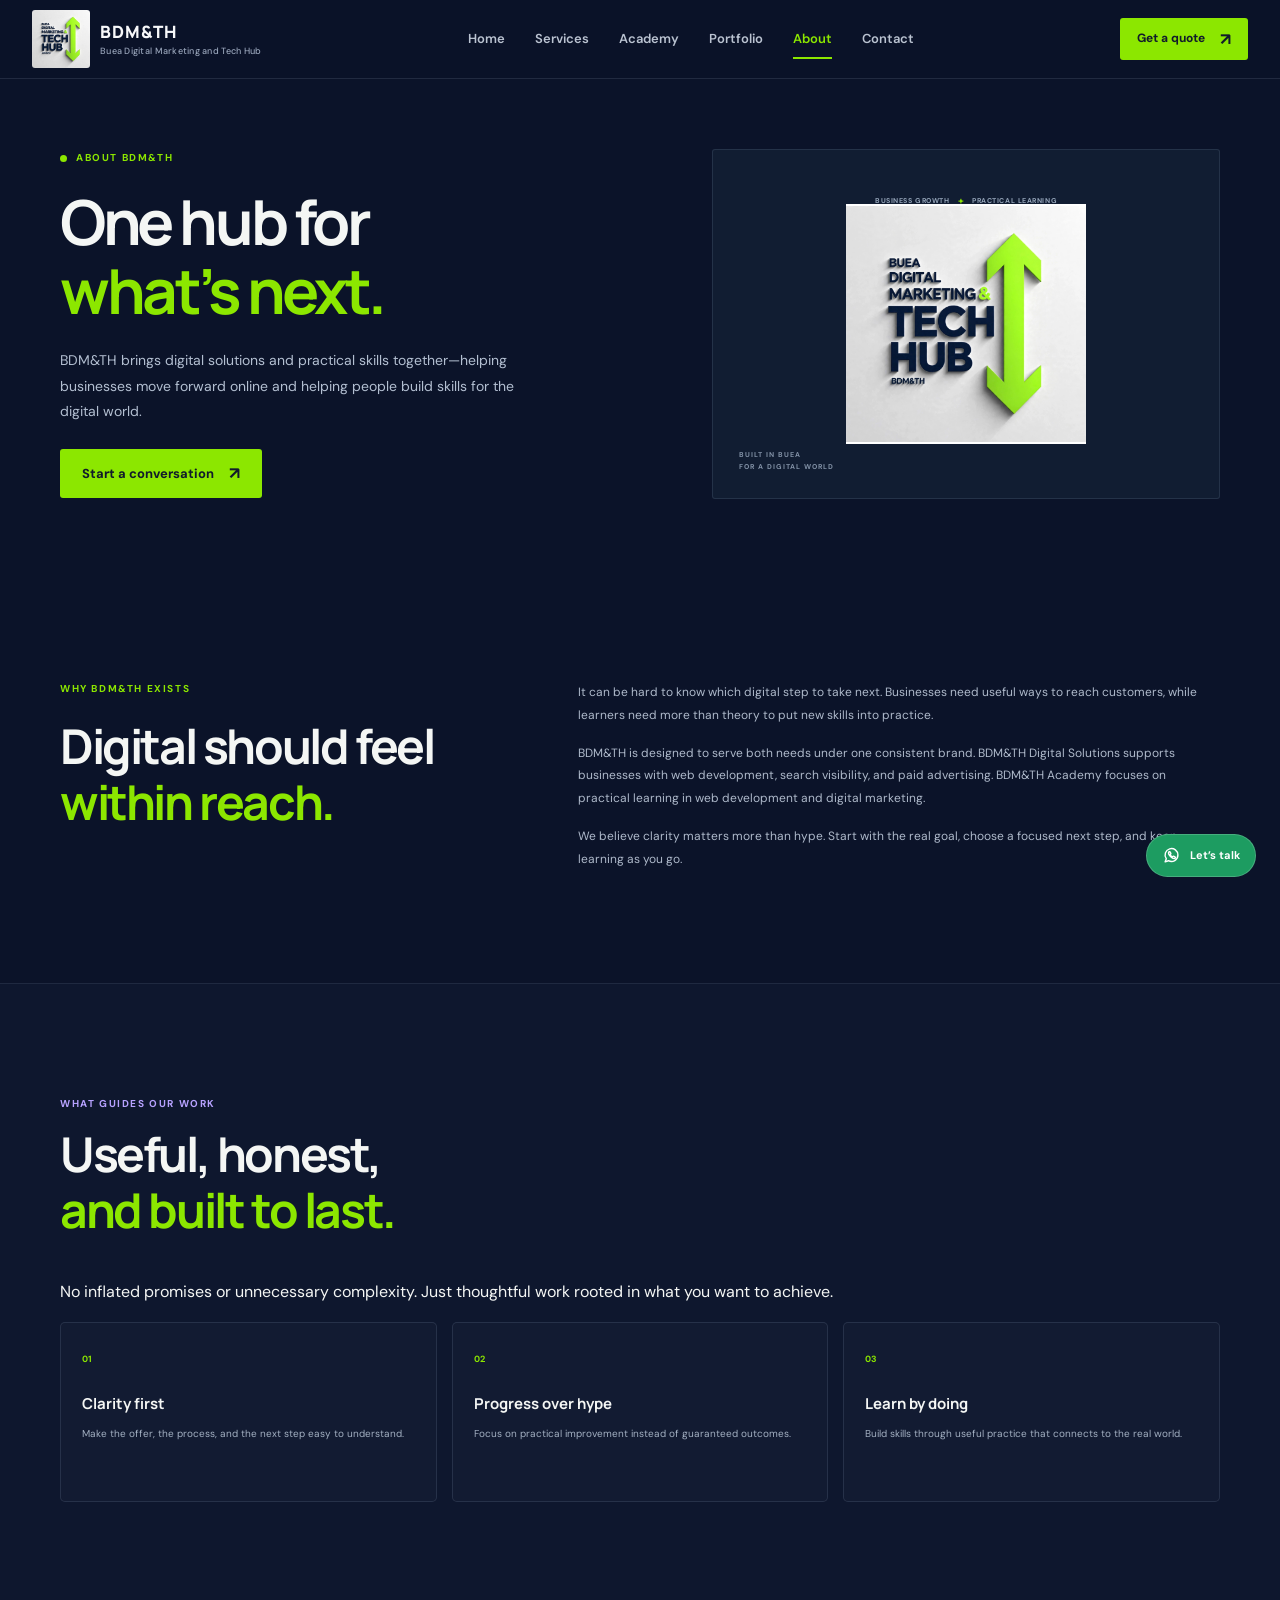
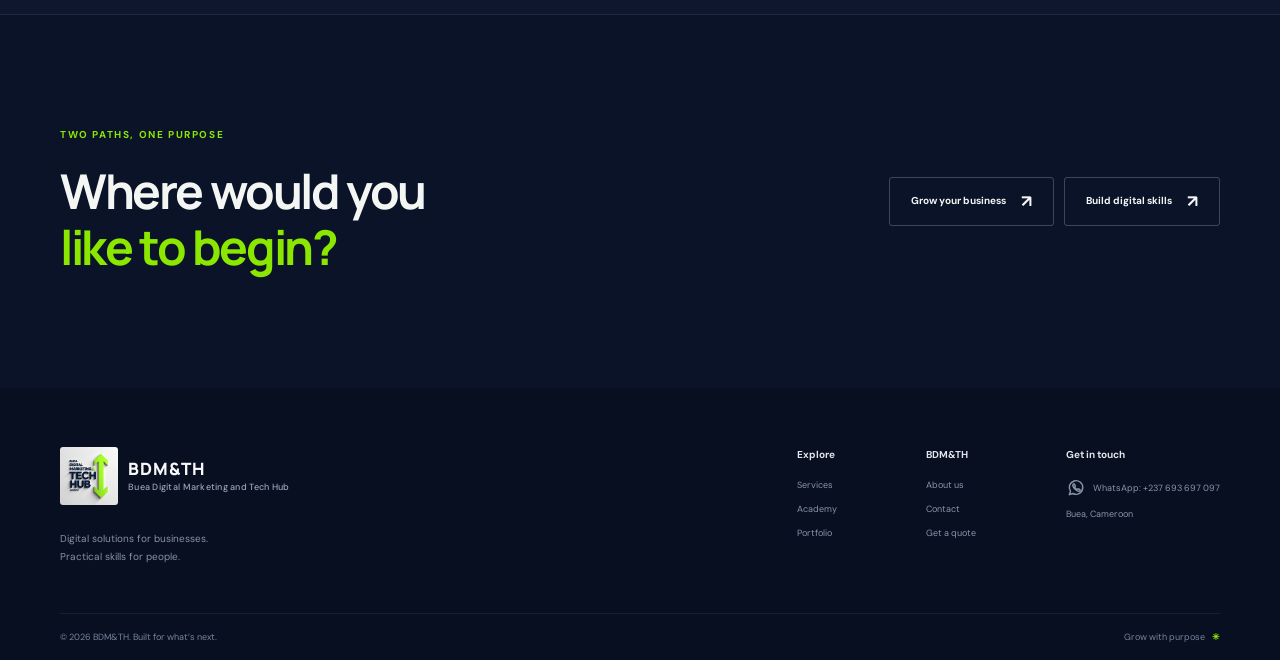
==== about.html @ 999476be "Initial commit - BDM&TH Serion React website" ====
<!DOCTYPE html>
<html lang="en">
    <head>
        <meta charset="UTF-8">
        <meta name="viewport" content="width=device-width, initial-scale=1">
        <meta name="description" content="Learn about BDM&TH, a digital solutions hub for businesses and practical digital skills training through BDM&TH Academy.">
        <meta name="theme-color" content="#0b1329">
        <title>
            About BDM&TH | Digital solutions and practical skills
        </title>
        <link rel="preconnect" href="https://fonts.googleapis.com">
        <link rel="preconnect" href="https://fonts.gstatic.com" crossorigin>
        <link href="https://fonts.googleapis.com/css2?family=DM+Sans:wght@400;500;600;700&family=Manrope:wght@400;500;600;700;800&display=swap" rel="stylesheet">
        <link rel="stylesheet" href="style.css">
        <script src="main.js" defer>
        </script>
    </head>
    <body>
        <!-- The skip link lets keyboard users jump directly to the page content. -->
        <a class="skip-link" href="#main">
            Skip to content
        </a>
        <!-- The shared header contains the BDM&TH brand, main navigation, and quote button. -->
        <header class="site-header">
            <div class="header-inner">
                <a class="brand" href="" aria-label="BDM&TH home">
                    <img class="brand-logo" src="images/logo.svg.jpg" alt="">
                    <span class="brand-name">BDM&TH<small>Buea Digital Marketing and Tech Hub</small></span>
                </a>
                <!-- This button opens and closes the main links on smaller screens. -->
                <button
                    class="menu-toggle"
                    type="button"
                    aria-label="Open navigation"
                    aria-expanded="false"
                    aria-controls="primary-nav"
                >
                    <span></span><span></span>
                </button>
                <!-- These links connect the main pages and collapse into the mobile menu when needed. -->
                <nav class="primary-nav" id="primary-nav" aria-label="Main navigation">
                    <a href="index.html">
                        Home
                    </a>
                    <a href="services.html">
                        Services
                    </a>
                    <a href="academy.html">
                        Academy
                    </a>
                    <a href="portfolio.html">
                        Portfolio
                    </a>
                    <a href="about.html" aria-current="page">
                        About
                    </a>
                    <a href="contact.html">
                        Contact
                    </a>
                </nav>
                <a class="button button-small button-lime header-quote" href="contact.html#quote">
                    Get a quote <span>↗</span>
                </a>
            </div>
        </header>
        <!-- Main page content: the sections below explain this page and its next steps. -->
        <main id="main">
            <!-- This opening section introduces the page topic and provides its main next step. -->
            <section class="page-hero section-wrap about-hero">
                <div>
                    <p class="eyebrow">
                        <span class="eyebrow-dot"></span>About BDM&TH
                    </p>
                    <h1>
                        One hub for<br><span>what’s next.</span>
                    </h1>
                    <p class="page-intro">
                        BDM&TH brings digital solutions and practical skills together—helping businesses move forward online and helping people build skills for the digital world.
                    </p>
                    <div class="hero-actions">
                        <a class="button button-lime" href="contact.html#quote">
                            Start a conversation <span>↗</span>
                        </a>
                    </div>
                </div>
                <div class="about-hero-art">
                    <img
                        class="about-symbol"
                        src="images/logo.svg.jpg"
                        alt="Buea Digital Marketing and Tech Hub logo"
                    >
                    <div class="about-orbit-label">
                        <span>BUSINESS GROWTH</span>
                        <b aria-hidden="true">+</b>
                        <span>PRACTICAL LEARNING</span>
                    </div>
                    <span class="about-small-label">BUILT IN BUEA<br>FOR A DIGITAL WORLD</span>
                </div>
            </section>
            <!-- This section explains why BDM&TH brings business services and digital learning together. -->
            <section class="section-wrap about-story section-pad">
                <div class="about-statement">
                    <p class="eyebrow">
                        Why BDM&TH exists
                    </p>
                    <h2>
                        Digital should feel<br><span>within reach.</span>
                    </h2>
                </div>
                <div class="about-story-copy">
                    <p>
                        It can be hard to know which digital step to take next. Businesses need useful ways to reach customers, while learners need more than theory to put new skills into practice.
                    </p>
                    <p>
                        BDM&TH is designed to serve both needs under one consistent brand. BDM&TH Digital Solutions supports businesses with web development, search visibility, and paid advertising. BDM&TH Academy focuses on practical learning in web development and digital marketing.
                    </p>
                    <p>
                        We believe clarity matters more than hype. Start with the real goal, choose a focused next step, and keep learning as you go.
                    </p>
                </div>
            </section>
            <!-- These principles describe the values that shape the BDM&TH experience. -->
            <section class="about-values section-pad">
                <div class="section-wrap">
                    <div class="section-heading">
                        <div>
                            <p class="eyebrow eyebrow-light">
                                What guides our work
                            </p>
                            <h2>
                                Useful, honest,<br><span>and built to last.</span>
                            </h2>
                        </div>
                    </div>
                    <p>
                        No inflated promises or unnecessary complexity. Just thoughtful work rooted in what you want to achieve.
                    </p>
                <div class="values-grid">
                    <article>
                        <span>01</span>
                        <h3>
                            Clarity first
                        </h3>
                        <p>
                            Make the offer, the process, and the next step easy to understand.
                        </p>
                    </article>
                    <article>
                        <span>02</span>
                        <h3>
                            Progress over hype
                        </h3>
                        <p>
                            Focus on practical improvement instead of guaranteed outcomes.
                        </p>
                    </article>
                    <article>
                        <span>03</span>
                        <h3>
                            Learn by doing
                        </h3>
                        <p>
                            Build skills through useful practice that connects to the real world.
                        </p>
                    </article>
                </div>
                </div>
            </section>
            <!-- These links let visitors choose between business services and the Academy. -->
            <section class="section-wrap split-cta section-pad">
                <div>
                    <p class="eyebrow">
                        Two paths, one purpose
                    </p>
                    <h2>
                        Where would you<br><span>like to begin?</span>
                    </h2>
                </div>
                <div class="split-cta-actions">
                    <a href="services.html" class="button button-outline">
                        Grow your business <span>↗</span>
                    </a>
                    <a href="academy.html" class="button button-outline">
                        Build digital skills <span>↗</span>
                    </a>
                </div>
            </section>
        </main>
        <!-- The shared footer repeats key links and BDM&TH contact details on every page. -->
        <footer class="site-footer">
            <div class="section-wrap footer-main">
                <div class="footer-brand">
                    <a class="brand" href="index.html">
                        <img class="brand-logo" src="images/logo.svg.jpg" alt="">
                        <span class="brand-name">BDM&TH<small>Buea Digital Marketing and Tech Hub</small></span>
                    </a>
                    <p>
                        Digital solutions for businesses.<br>Practical skills for people.
                    </p>
                </div>
                <div class="footer-links">
                    <div>
                        <b>Explore</b>
                        <a href="services.html">Services</a>
                        <a href="academy.html">Academy</a>
                        <a href="portfolio.html">Portfolio</a>
                    </div>
                    <div>
                        <b>BDM&TH</b>
                        <a href="about.html">About us</a>
                        <a href="contact.html">Contact</a>
                        <a href="contact.html#quote">Get a quote</a>
                    </div>
                    <div>
                        <b>Get in touch</b>
                        <a href="https://wa.me/237693697097" target="_blank" rel="noopener noreferrer">
                            <svg class="whatsapp-icon" viewBox="0 0 24 24" aria-hidden="true" focusable="false">
                                <path d="M20.1 11.5a8.1 8.1 0 0 1-11.9 7.1L4 20l1.4-4A8.1 8.1 0 1 1 20.1 11.5Z"></path>
                                <path d="M8.4 7.9c.2-.5.5-.7.9-.7h.6c.2 0 .4.2.5.5l.8 1.8c.1.3 0 .5-.2.7l-.7.8c.6 1.2 1.6 2.2 2.8 2.8l.8-.7c.2-.2.5-.3.7-.2l1.8.8c.3.1.5.3.5.5v.6c0 .4-.3.7-.7.9-1.2.5-3.4-.4-5.5-2.5S7.9 9.1 8.4 7.9Z"></path>
                            </svg>
                            <span>WhatsApp: +237 693 697 097</span>
                        </a>
                        <span>Buea, Cameroon</span>
                    </div>
                </div>
            </div>
            <div class="section-wrap footer-bottom">
                <span>© <span data-year>2026</span> BDM&TH. Built for what’s next.</span>
                <span>Grow with purpose <b>✳</b></span>
            </div>
        </footer>
        <!-- This floating button opens WhatsApp with a page-specific message. -->
        <a
            class="whatsapp-float"
            href="https://wa.me/237693697097?text=Hello%20BDM&TH%2C%20I%27d%20like%20to%20learn%20more%20about%20your%20services."
            data-whatsapp-message="Hello BDM&TH, I'd like to learn more about your services."
            target="_blank"
            rel="noopener noreferrer"
            aria-label="Chat with BDM&TH on WhatsApp"
        >
            <svg class="whatsapp-icon" viewBox="0 0 24 24" aria-hidden="true" focusable="false">
                <path d="M20.1 11.5a8.1 8.1 0 0 1-11.9 7.1L4 20l1.4-4A8.1 8.1 0 1 1 20.1 11.5Z"></path>
                <path d="M8.4 7.9c.2-.5.5-.7.9-.7h.6c.2 0 .4.2.5.5l.8 1.8c.1.3 0 .5-.2.7l-.7.8c.6 1.2 1.6 2.2 2.8 2.8l.8-.7c.2-.2.5-.3.7-.2l1.8.8c.3.1.5.3.5.5v.6c0 .4-.3.7-.7.9-1.2.5-3.4-.4-5.5-2.5S7.9 9.1 8.4 7.9Z"></path>
            </svg>
            <span class="whatsapp-label">Let’s talk</span>
        </a>
    </body>
</html>
---- style.css ----
/* The color, typography, and spacing tokens used throughout the website. */
:root {
    color-scheme: dark;
    --navy: #0b1329;
    --navy-deep: #080f22;
    --navy-soft: #101c37;
    --panel: #111d38;
    --panel-light: #152341;
    --lime: #8ce700;
    --lime-bright: #a1f32a;
    --purple: #b9a4ff;
    --ink: #f4f6f4;
    --muted: #a4afc2;
    --muted-dark: #728099;
    --line: rgba(197, 212, 237, .12);
    --font-body: "DM Sans", Arial, sans-serif;
    --font-display: "Manrope", "DM Sans", Arial, sans-serif;
}
/* Small global defaults that make layout and controls behave consistently. */
* {
    box-sizing: border-box;
}
html {
    scroll-behavior: smooth;
    scroll-padding-top: 96px;
}
body {
    margin: 0;
    background: var(--navy);
    color: var(--ink);
    font-family: var(--font-body);
    font-size: 16px;
    line-height: 1.65;
    -webkit-font-smoothing: antialiased;
}
body, button, input, select, textarea {
    font-family: var(--font-body);
}
a {
    color: inherit;
    text-decoration: none;
}
button, input, select, textarea {
    font: inherit;
}
button, a {
    -webkit-tap-highlight-color: transparent;
}
img, svg {
    max-width: 100%;
}
::selection {
    background: var(--lime);
    color: var(--navy);
}
/* Keyboard accessibility and shared page-width helpers. */
.skip-link {
    position: absolute;
    z-index: 100;
    top: 8px;
    left: 8px;
    padding: 10px 14px;
    transform: translateY(-150%);
    border-radius: 5px;
    background: var(--lime);
    color: var(--navy);
    font-weight: 700;
}
.skip-link:focus {
    transform: translateY(0);
}
.section-wrap {
    width: min(1160px, calc(100% - 64px));
    margin-inline: auto;
}
.section-pad {
    padding-block: 112px;
}
/* The sticky site header and shared brand mark. */
.site-header {
    position: sticky;
    z-index: 50;
    top: 0;
    border-bottom: 1px solid var(--line);
    background: rgba(11, 19, 41, .94);
    backdrop-filter: blur(18px);
}
.header-inner {
    width: min(1260px, calc(100% - 64px));
    min-height: 78px;
    margin: 0 auto;
    display: flex;
    align-items: center;
    justify-content: space-between;
    gap: 34px;
}
.brand {
    display: inline-flex;
    align-items: center;
    gap: 10px;
    flex-shrink: 0;
}
.brand-logo {
    width: 58px;
    height: 58px;
    flex: 0 0 auto;
    border-radius: 3px;
    background: #fff;
    object-fit: cover;
}
.brand-name {
    color: #f7f8fa;
    font-family: var(--font-display);
    font-size: 17px;
    font-weight: 800;
    line-height: 1.15;
    letter-spacing: .06em;
}
.brand-name small {
    display: block;
    margin-top: 4px;
    color: #99a6bb;
    font-family: var(--font-body);
    font-size: 9px;
    font-weight: 500;
    letter-spacing: .03em;
}
/* Desktop navigation links and the visible current-page state. */
.primary-nav {
    display: flex;
    align-items: center;
    gap: clamp(18px, 2.35vw, 33px);
}
.primary-nav a {
    position: relative;
    color: #bac3d1;
    font-size: 13px;
    font-weight: 600;
    transition: color .2s ease;
}
.primary-nav a:hover, .primary-nav a:focus-visible, .primary-nav a[aria-current="page"] {
    color: var(--lime);
}
.primary-nav a[aria-current="page"]::after {
    position: absolute;
    right: 0;
    bottom: -9px;
    left: 0;
    height: 2px;
    background: var(--lime);
    content: "";
}
/* Shared button styles, including primary and secondary calls to action. */
.button {
    display: inline-flex;
    min-height: 49px;
    align-items: center;
    justify-content: center;
    gap: 15px;
    padding: 0 21px;
    border: 1px solid transparent;
    border-radius: 3px;
    font-size: 13px;
    font-weight: 700;
    transition: transform .2s ease, border-color .2s ease, background .2s ease;
}
.button:hover {
    transform: translateY(-2px);
}
.button:focus-visible, a:focus-visible, button:focus-visible, summary:focus-visible, input:focus-visible, select:focus-visible, textarea:focus-visible {
    outline: 2px solid var(--lime);
    outline-offset: 4px;
}
.button span {
    font-size: 17px;
    line-height: 1;
}
.button-lime {
    background: var(--lime);
    color: #111b2b;
}
.button-lime:hover {
    background: var(--lime-bright);
}
.button-outline {
    border-color: rgba(188, 204, 229, .28);
    background: transparent;
    color: var(--ink);
}
.button-outline:hover {
    border-color: var(--lime);
    background: rgba(140, 231, 0, .06);
}
.button-small {
    min-height: 42px;
    padding-inline: 16px;
    font-size: 12px;
}
.menu-toggle {
    display: none;
}
/* Homepage hero layout, headline, supporting text, and action links. */
.hero {
    min-height: 632px;
    display: grid;
    grid-template-columns: minmax(0, 1fr) minmax(0, 1fr);
    align-items: center;
    gap: 40px;
    padding-block: 73px 80px;
}
.home-hero {
    position: relative;
    isolation: isolate;
    width: 100%;
    max-width: none;
    padding-inline: max(32px, calc((100% - 1160px) / 2));
    background-image: url("images/hero.jpg");
    background-position: center 48%;
    background-size: cover;
}
.home-hero::before {
    position: absolute;
    z-index: -1;
    inset: 0;
    background: rgba(8, 15, 34, .76);
    content: "";
}
.hero-copy {
    position: relative;
    z-index: 2;
    padding-top: 4px;
}
.eyebrow {
    display: flex;
    align-items: center;
    gap: 9px;
    margin: 0 0 20px;
    color: var(--lime);
    font-size: 10px;
    font-weight: 700;
    letter-spacing: .16em;
    text-transform: uppercase;
}
.eyebrow-dot {
    width: 7px;
    height: 7px;
    border-radius: 50%;
    background: var(--lime);
}
h1, h2, h3, p {
    margin-top: 0;
}
h1, h2, h3 {
    font-family: var(--font-display);
}
.hero h1, .page-hero h1, .contact-intro h1 {
    margin: 0;
    font-size: clamp(42px, 5.2vw, 68px);
    font-weight: 700;
    line-height: 1.12;
    letter-spacing: -.055em;
}
.hero h1 span, .page-hero h1 span, .contact-intro h1 span {
    color: var(--lime);
}
.hero-intro, .page-intro {
    max-width: 530px;
    margin: 23px 0 0;
    color: #b3bfd1;
    font-size: 16px;
    line-height: 1.8;
}
.hero-actions {
    display: flex;
    flex-wrap: wrap;
    gap: 12px;
    margin-top: 29px;
}
.hero-note {
    display: flex;
    align-items: center;
    gap: 12px;
    margin-top: 42px;
    color: #9eabc0;
    font-size: 11px;
    line-height: 1.65;
}
.hero-note strong {
    color: #dce3ee;
    font-weight: 600;
}
.note-icon {
    display: inline-block;
    color: var(--lime);
    font-size: 16px;
}
/* A restrained dashboard illustration summarizing the two real BDM&TH pathways. */
.hero-visual {
    position: relative;
    min-height: 380px;
    display: flex;
    flex-direction: column;
    align-items: center;
    justify-content: center;
    gap: 12px;
}
/* Flat panel styling keeps the homepage illustration clean and legible. */
.dashboard-window {
    width: min(100%, 495px);
    overflow: hidden;
    border: 1px solid rgba(177, 201, 231, .15);
    border-radius: 3px;
    background: #101b34;
}
.window-top {
    min-height: 39px;
    display: flex;
    align-items: center;
    justify-content: space-between;
    gap: 10px;
    padding: 10px 18px;
    border-bottom: 1px solid rgba(180, 198, 225, .12);
    color: #98a6bb;
    font-size: 8px;
    font-weight: 700;
    letter-spacing: .1em;
}
.context-label {
    color: #7888a0;
    font-size: 7px;
    text-align: right;
}
.dashboard-content {
    padding: 26px 24px 24px;
}
.dash-heading {
    display: grid;
    gap: 8px;
}
.dash-kicker, .board-top, .board-foot, .visual-caption {
    color: #8392a9;
    font-size: 8px;
    font-weight: 700;
    letter-spacing: .16em;
}
.dash-heading strong {
    font-family: var(--font-display);
    font-size: 21px;
    font-weight: 600;
    letter-spacing: -.04em;
}
.metric-row {
    display: grid;
    grid-template-columns: 1fr 1.25fr;
    grid-template-rows: repeat(2, minmax(76px, auto));
    gap: 0 22px;
    margin-top: 24px;
}
.metric-card {
    min-width: 0;
    padding: 13px 0;
    border-top: 1px solid rgba(183, 201, 230, .14);
}
.metric-card>span:first-child {
    display: block;
    color: #98a6bb;
    font-size: 9px;
    font-weight: 700;
    letter-spacing: .1em;
}
.metric-card strong {
    display: block;
    margin-top: 5px;
    color: #f5f6f8;
    font-family: var(--font-display);
    font-size: 17px;
    line-height: 1.2;
}
.metric-card small {
    display: block;
    margin-top: 3px;
    color: #8391a7;
    font-size: 9px;
    line-height: 1.55;
}
.metric-primary {
    grid-row: 1 / span 2;
    padding-top: 17px;
    border-top-color: rgba(140, 231, 0, .42);
}
.metric-primary strong {
    margin-top: 8px;
    color: var(--lime);
    font-size: 58px;
    font-variant-numeric: tabular-nums lining-nums;
    letter-spacing: -.07em;
}
.metric-primary small {
    max-width: 135px;
    margin-top: 7px;
    font-size: 10px;
}
.metric-secondary {
    align-self: stretch;
}
.visual-caption {
    align-self: flex-end;
    color: #7888a0;
    font-size: 8px;
    letter-spacing: .18em;
}
.visual-caption span {
    padding-inline: 8px;
    color: var(--lime);
}
/* The short principles strip beneath the homepage introduction. */
.trust-strip {
    border-block: 1px solid var(--line);
    background: rgba(255, 255, 255, .018);
}
.trust-inner {
    min-height: 73px;
    display: flex;
    align-items: center;
    justify-content: space-between;
    gap: 16px;
}
.trust-inner>span {
    color: #8693a8;
    font-size: 8px;
    font-weight: 700;
    letter-spacing: .14em;
}
.trust-inner b {
    color: #c5cedc;
    font-size: 11px;
    font-weight: 500;
}
.trust-inner i {
    width: 4px;
    height: 4px;
    border-radius: 50%;
    background: var(--lime);
    opacity: .7;
}
/* Reusable heading and introductory text styles for page sections. */
.section-heading {
    display: flex;
    align-items: end;
    justify-content: space-between;
    gap: 35px;
    margin-bottom: 41px;
}
.section-heading .eyebrow {
    margin-bottom: 14px;
}
.section-heading h2, .principles-copy h2, .faq-intro h2, .about-statement h2, .learning-approach h2, .enrol-box h2, .contact-next h2, .mini-cta h2, .closing-inner h2, .split-cta h2 {
    margin-bottom: 0;
    font-size: clamp(33px, 4vw, 48px);
    line-height: 1.17;
    letter-spacing: -.05em;
}
.section-heading h2 span, .principles-copy h2 span, .faq-intro h2 span, .about-statement h2 span, .learning-approach h2 span, .enrol-box h2 span, .contact-next h2 span, .mini-cta h2 span, .closing-inner h2 span, .split-cta h2 span {
    color: var(--lime);
}
.section-heading>p {
    max-width: 380px;
    margin: 0 0 3px;
    color: var(--muted);
    font-size: 13px;
    line-height: 1.8;
}
/* The business-services and Academy choice cards on the homepage. */
.pathway-grid {
    display: grid;
    grid-template-columns: 1fr 1fr;
    gap: 19px;
}
.pathway-card {
    position: relative;
    min-height: 325px;
    overflow: hidden;
    padding: 29px 31px;
    border: 1px solid rgba(175, 194, 224, .13);
    border-radius: 3px;
    background: #111d35;
}
.academy-card {
    border-color: rgba(185, 164, 255, .18);
    background: #15182f;
}
.card-topline {
    display: flex;
    align-items: center;
    gap: 11px;
}
.path-icon {
    display: inline-block;
    color: var(--lime);
    font-size: 19px;
}
.path-icon-purple {
    color: var(--purple);
}
.card-label {
    color: #98a7bd;
    font-size: 8px;
    font-weight: 700;
    letter-spacing: .13em;
}
.card-number {
    margin-left: auto;
    color: #5c6b83;
    font-size: 9px;
    letter-spacing: .1em;
}
.pathway-card h3 {
    position: relative;
    z-index: 1;
    margin: 23px 0 10px;
    font-size: 29px;
    line-height: 1.2;
    letter-spacing: -.045em;
}
.pathway-card>p {
    position: relative;
    z-index: 1;
    max-width: 380px;
    margin-bottom: 18px;
    color: #aeb9ca;
    font-size: 12px;
    line-height: 1.8;
}
.path-services {
    display: flex;
    flex-wrap: wrap;
    gap: 7px;
    margin-bottom: 20px;
}
.path-services span {
    padding: 5px 9px;
    border: 1px solid rgba(169, 190, 220, .15);
    border-radius: 3px;
    color: #bcc7d6;
    font-size: 9px;
}
.text-link {
    display: inline-flex;
    align-items: center;
    gap: 10px;
    color: var(--lime);
    font-size: 11px;
    font-weight: 700;
}
.text-link span {
    font-size: 16px;
    transition: transform .2s ease;
}
.text-link:hover span {
    transform: translate(3px, -2px);
}
.text-link-purple {
    color: var(--purple);
}
.text-link-blue {
    color: #91c9ff;
}
.text-link-orange {
    color: #ffc08a;
}
.text-link-purple:hover {
    color: #d5c9ff;
}
/* Service cards and the homepage preview of digital solutions. */
.offer-section {
    border-block: 1px solid var(--line);
    background: #0d162e;
}
.service-grid {
    display: grid;
    grid-template-columns: repeat(3, 1fr);
    gap: 14px;
}
.service-card {
    position: relative;
    min-height: 264px;
    padding: 23px;
    border: 1px solid rgba(178, 199, 230, .12);
    border-radius: 3px;
    background: #111d35;
}
.service-index {
    position: absolute;
    top: 25px;
    right: 21px;
    color: #7888a0;
    font-size: 8px;
    font-weight: 700;
    letter-spacing: .1em;
}
.service-symbol {
    display: block;
    margin-bottom: 21px;
    color: var(--lime);
    font-size: 22px;
}
.symbol-search {
    color: #9ccaff;
}
.symbol-ads {
    color: #c2abff;
}
.service-card h3 {
    margin: 0 0 9px;
    font-size: 17px;
    letter-spacing: -.03em;
}
.service-card p {
    min-height: 60px;
    margin-bottom: 17px;
    color: #a2aec1;
    font-size: 11px;
    line-height: 1.75;
}
.service-link {
    display: flex;
    align-items: center;
    justify-content: space-between;
    padding-top: 13px;
    border-top: 1px solid rgba(172, 192, 220, .11);
    color: #d5dfeb;
    font-size: 10px;
    font-weight: 600;
}
.service-link span {
    color: var(--lime);
    font-size: 16px;
}
/* The sample portfolio preview and its browser-window illustration. */
.work-preview .section-heading {
    align-items: center;
}
.work-preview .section-heading .button {
    margin-bottom: 2px;
}
.work-showcase {
    display: grid;
    grid-template-columns: 1fr;
    overflow: hidden;
    border: 1px solid rgba(172, 195, 226, .14);
    border-radius: 7px;
    background: #101b34;
}
.work-art {
    position: relative;
    aspect-ratio: 3 / 2;
    display: grid;
    grid-template-columns: minmax(0, 1fr) minmax(0, .58fr);
    grid-template-rows: repeat(2, minmax(0, 1fr));
    gap: 10px;
    padding: 14px;
    overflow: hidden;
    background: #172438;
}
.work-showcase-image {
    grid-row: 1 / 3;
    display: block;
    width: 100%;
    height: 100%;
    object-fit: cover;
}
.work-showcase-brand {
    position: absolute;
    left: 25px;
    bottom: 25px;
    display: flex;
    align-items: center;
    gap: 10px;
    padding: 9px 12px;
    border: 1px solid rgba(255, 255, 255, .65);
    border-radius: 4px;
    background: rgba(255, 255, 255, .94);
    color: #152039;
}
.work-showcase-brand img {
    width: 38px;
    height: 38px;
    object-fit: cover;
}
.work-showcase-brand span, .work-showcase-brand small {
    display: block;
}
.work-showcase-brand span {
    font-size: 13px;
    font-weight: 800;
}
.work-showcase-brand small {
    margin-top: 2px;
    color: #566176;
    font-size: 8px;
    font-weight: 500;
}
.work-showcase-gallery {
    display: grid;
    grid-row: 1 / 3;
    grid-column: 2;
    grid-template-rows: repeat(2, minmax(0, 1fr));
    gap: 10px;
    min-height: 0;
}
.work-showcase-gallery img {
    display: block;
    width: 100%;
    height: 100%;
    min-height: 0;
    object-fit: cover;
}
.work-description {
    align-self: center;
    padding: 43px 39px;
}
.concept-tag {
    color: var(--lime);
    font-size: 8px;
    font-weight: 700;
    letter-spacing: .12em;
}
.work-description h3 {
    margin: 17px 0 11px;
    font-size: 26px;
    line-height: 1.25;
    letter-spacing: -.045em;
}
.work-description p {
    max-width: 370px;
    margin-bottom: 22px;
    color: #a8b4c7;
    font-size: 12px;
    line-height: 1.8;
}
/* The Academy preview and learning-track list on the homepage. */
.academy-preview {
    overflow: hidden;
    border-block: 1px solid rgba(181, 167, 240, .13);
    background: #11152b;
}
.academy-preview-inner {
    display: grid;
    grid-template-columns: .8fr 1.2fr;
    align-items: center;
    gap: 77px;
}
.eyebrow-light {
    color: #b7a2ff;
}
.academy-preview-copy h2 {
    margin: 0 0 18px;
    font-size: clamp(38px, 4.3vw, 52px);
    line-height: 1.15;
    letter-spacing: -.055em;
}
.academy-preview-copy h2 span {
    color: #c2adff;
}
.academy-preview-copy>p:not(.eyebrow) {
    max-width: 360px;
    margin-bottom: 25px;
    color: #b3bbce;
    font-size: 13px;
    line-height: 1.85;
}
.learning-board {
    padding: 21px 24px 12px;
    border: 1px solid rgba(200, 190, 252, .18);
    border-radius: 3px;
    background: #121832;
}
.board-top {
    display: flex;
    align-items: center;
    justify-content: space-between;
    padding-bottom: 14px;
    border-bottom: 1px solid rgba(193, 195, 225, .12);
    font-size: 8px;
}
.board-status {
    color: #c9c2de;
    font-size: 7px;
}
.learning-row {
    min-height: 76px;
    display: grid;
    grid-template-columns: 33px 1fr 18px;
    align-items: center;
    gap: 12px;
    border-bottom: 1px solid rgba(193, 195, 225, .1);
    transition: padding .2s ease;
}
.learning-row:hover {
    padding-inline: 5px;
}
.learning-num {
    color: #9e8ee4;
    font-size: 10px;
    font-weight: 700;
}
.learning-row b, .learning-row small {
    display: block;
}
.learning-row b {
    color: #e3e5ee;
    font-size: 12px;
}
.learning-row small {
    margin-top: 3px;
    color: #929bb4;
    font-size: 9px;
}
.learning-arrow {
    color: #c0acff;
    font-size: 15px;
}
.board-foot {
    display: flex;
    justify-content: space-between;
    padding-top: 14px;
    font-size: 7px;
}
.board-foot span:last-child {
    color: #a9a4c7;
}
.board-foot b {
    color: #c0acff;
}
/* The practical principles summary and closing homepage actions. */
.principles-section {
    display: grid;
    grid-template-columns: 1fr .9fr;
    align-items: center;
    gap: 90px;
}
.principles-copy h2 {
    margin-bottom: 17px;
}
.principles-copy>p:not(.eyebrow) {
    max-width: 425px;
    margin-bottom: 22px;
    color: #a9b5c8;
    font-size: 12px;
    line-height: 1.85;
}
.principles-list {
    border-top: 1px solid var(--line);
}
.principles-list>div {
    position: relative;
    padding: 18px 0 17px 39px;
    border-bottom: 1px solid var(--line);
}
.principles-list>div>span {
    position: absolute;
    top: 20px;
    left: 0;
    color: var(--lime);
    font-size: 9px;
    font-weight: 700;
}
.principles-list b {
    font-size: 12px;
}
.principles-list p {
    margin: 4px 0 0;
    color: #9eabc0;
    font-size: 10px;
}
.closing-cta {
    position: relative;
    overflow: hidden;
    border-block: 1px solid rgba(140, 231, 0, .16);
    background: #121d32;
}
.closing-inner {
    position: relative;
    min-height: 270px;
    display: flex;
    align-items: center;
    justify-content: space-between;
    gap: 30px;
}
.closing-inner h2 {
    font-size: clamp(37px, 4.2vw, 51px);
}
.closing-inner h2 span {
    color: var(--lime);
}
.closing-actions {
    position: relative;
    z-index: 1;
    display: flex;
    flex-direction: column;
    align-items: flex-start;
    gap: 15px;
}
.closing-secondary {
    color: #b8c1d0;
    font-size: 10px;
}
.closing-secondary span {
    padding-left: 4px;
    color: var(--lime);
    font-size: 15px;
}
/* Shared footer links, contact information, and floating WhatsApp action. */
.site-footer {
    background: #080f20;
}
.footer-main {
    display: flex;
    justify-content: space-between;
    gap: 50px;
    padding-block: 59px 47px;
}
.footer-brand>p {
    margin: 17px 0 0;
    color: #8592a7;
    font-size: 10px;
    line-height: 1.8;
}
.footer-links {
    display: grid;
    grid-template-columns: repeat(3, auto);
    gap: clamp(36px, 7vw, 95px);
}
.footer-links>div {
    display: flex;
    flex-direction: column;
    align-items: flex-start;
    gap: 9px;
}
.footer-links b {
    margin-bottom: 6px;
    color: #e1e5ed;
    font-size: 10px;
}
.footer-links a, .footer-links span {
    color: #8996aa;
    font-size: 9px;
    transition: color .2s ease;
}
.footer-links a:hover {
    color: var(--lime);
}
.footer-links a[href*="wa.me/"] {
    display: inline-flex;
    align-items: center;
    gap: 7px;
    font-variant-numeric: tabular-nums;
}
.footer-bottom {
    min-height: 47px;
    display: flex;
    align-items: center;
    justify-content: space-between;
    gap: 20px;
    border-top: 1px solid rgba(174, 195, 222, .09);
    color: #77859b;
    font-size: 9px;
}
.footer-bottom b {
    margin-left: 5px;
    color: var(--lime);
}
.whatsapp-float {
    position: fixed;
    z-index: 30;
    right: 24px;
    bottom: 23px;
    display: flex;
    align-items: center;
    gap: 9px;
    padding: 11px 15px;
    border: 1px solid rgba(255, 255, 255, .18);
    border-radius: 28px;
    background: #1d9c61;
    color: #fff;
    font-size: 11px;
    font-weight: 700;
    transition: transform .2s ease, background .2s ease;
}
.whatsapp-float:hover {
    transform: translateY(-3px);
    background: #16834f;
}
.whatsapp-icon, .email-icon {
    width: 20px;
    height: 20px;
    flex: 0 0 auto;
    fill: none;
    stroke: currentColor;
    stroke-linecap: round;
    stroke-linejoin: round;
    stroke-width: 1.7;
}
.whatsapp-float .whatsapp-icon {
    width: 19px;
    height: 19px;
    stroke-width: 1.8;
}
/* Styles shared by the service, Academy, portfolio, about, and contact pages. */
/* Secondary pages */
/* Reusable opening layouts and illustrations for secondary pages. */
.page-hero {
    min-height: 490px;
    display: grid;
    grid-template-columns: 1fr .85fr;
    align-items: center;
    gap: 55px;
    padding-block: 70px;
}
.page-hero h1 {
    font-size: clamp(43px, 5.1vw, 62px);
}
.page-hero .page-intro {
    max-width: 485px;
    font-size: 14px;
}
.page-hero .hero-actions {
    margin-top: 25px;
}
.page-hero-art {
    position: relative;
    min-height: 350px;
    display: grid;
    place-items: center;
    overflow: hidden;
    border: 1px solid rgba(176, 196, 224, .1);
    border-radius: 3px;
    background: #111c32;
}
.art-label {
    position: absolute;
    top: 29px;
    left: 29px;
    color: #8796ab;
    font-size: 8px;
    font-weight: 700;
    line-height: 1.8;
    letter-spacing: .15em;
}
.art-label b {
    color: var(--lime);
}
.art-card {
    position: absolute;
    z-index: 2;
    width: 175px;
    display: grid;
    padding: 13px 14px;
    border: 1px solid rgba(186, 208, 237, .16);
    border-radius: 5px;
    background: #14223d;
}
.services-art {
    /* Ring diameters, card paths, and track durations can be tuned here. */
    --services-orbit-inner: 240px;
    --services-orbit-middle: 280px;
    --services-orbit-outer: 320px;
    --services-orbit-inner-radius: 120px;
    --services-orbit-middle-radius: 140px;
    --services-orbit-outer-radius: 160px;
    min-height: 430px;
    isolation: isolate;
}
.services-orbit-track {
    position: absolute;
    top: 50%;
    left: 50%;
    aspect-ratio: 1;
    border: 1px solid rgba(140, 231, 0, .18);
    border-radius: 50%;
    pointer-events: none;
    animation: services-track-rotation var(--track-duration) linear infinite;
    transform: translate(-50%, -50%);
}
.services-orbit-track::before {
    position: absolute;
    top: -3px;
    left: calc(50% - 3px);
    width: 6px;
    height: 6px;
    border-radius: 50%;
    background: var(--lime);
    content: "";
}
.services-orbit-track-inner {
    width: var(--services-orbit-inner);
    /* Shorter durations make the track marker travel faster. */
    --track-duration: 22s;
}
.services-orbit-track-middle {
    width: var(--services-orbit-middle);
    --track-duration: 30s;
    animation-direction: reverse;
}
.services-orbit-track-outer {
    width: var(--services-orbit-outer);
    --track-duration: 40s;
}
.services-orbit-hub {
    position: absolute;
    z-index: 4;
    top: 50%;
    left: 50%;
    display: grid;
    width: 58px;
    height: 58px;
    place-items: center;
    overflow: hidden;
    border: 2px solid var(--lime);
    border-radius: 50%;
    background: #fff;
    transform: translate(-50%, -50%);
}
.services-orbit-hub img {
    width: 100%;
    height: 100%;
    object-fit: cover;
}
.services-orbit {
    position: absolute;
    z-index: 3;
    top: 50%;
    left: 50%;
    width: 0;
    height: 0;
    animation: services-orbit-rotation var(--orbit-duration) linear infinite;
    animation-direction: var(--orbit-direction, normal);
    animation-delay: var(--orbit-delay, 0s);
}
.services-orbit-one {
    --orbit-radius: var(--services-orbit-outer-radius);
    --orbit-start-angle: 270deg;
    --orbit-duration: 30s;
    --orbit-delay: 0s;
}
.services-orbit-two {
    --orbit-radius: var(--services-orbit-middle-radius);
    --orbit-start-angle: 30deg;
    --orbit-duration: 30s;
    --orbit-delay: 0s;
    --orbit-direction: normal;
}
.services-orbit-three {
    --orbit-radius: var(--services-orbit-inner-radius);
    --orbit-start-angle: 150deg;
    --orbit-duration: 30s;
    --orbit-delay: 0s;
}
.services-orbit .art-card {
    top: 0;
    left: var(--orbit-radius);
    right: auto;
    bottom: auto;
    width: 124px;
    min-height: 93px;
    transform: translate(-50%, -50%);
    animation: services-card-counter-rotation var(--orbit-duration) linear infinite;
    animation-direction: normal;
    animation-delay: 0s;
}
/* The small markers travel around each otherwise still, circular track. */
@keyframes services-track-rotation {
    from {
        transform: translate(-50%, -50%) rotate(0deg);
    }
    to {
        transform: translate(-50%, -50%) rotate(360deg);
    }
}
/* Each wrapper moves its card around the hub; counter-rotation keeps the text level. */
@keyframes services-orbit-rotation {
    from {
        transform: rotate(var(--orbit-start-angle));
    }
    to {
        transform: rotate(calc(var(--orbit-start-angle) + 360deg));
    }
}
@keyframes services-card-counter-rotation {
    from {
        transform: translate(-50%, -50%) rotate(calc(-1 * var(--orbit-start-angle)));
    }
    to {
        transform: translate(-50%, -50%) rotate(calc(-1 * (var(--orbit-start-angle) + 360deg)));
    }
}
.art-card span {
    color: var(--lime);
    font-size: 8px;
}
.art-card b {
    margin-top: 4px;
    font-size: 12px;
}
.art-card small {
    margin-top: 2px;
    color: #9ba9be;
    font-size: 8px;
}
.art-card-one {
    top: 88px;
    left: 18%;
}
.art-card-two {
    top: 167px;
    right: 11%;
}
.art-card-three {
    bottom: 39px;
    left: 23%;
}
/* Service details, process steps, and expandable answers. */
.offer-list {
    border-top: 1px solid var(--line);
}
.offer-detail {
    display: grid;
    grid-template-columns: 58px minmax(0, 1fr) auto;
    align-items: start;
    gap: 20px;
    padding: 34px 0;
    border-bottom: 1px solid var(--line);
    scroll-margin-top: 95px;
}
.offer-number {
    padding-top: 3px;
    color: var(--lime);
    font-family: var(--font-display);
    font-size: 12px;
    font-weight: 700;
}
.offer-category {
    color: #91a0b6;
    font-size: 8px;
    font-weight: 700;
    letter-spacing: .14em;
}
.offer-main h3 {
    margin: 8px 0 8px;
    font-size: 22px;
    letter-spacing: -.04em;
}
.offer-main>p {
    max-width: 620px;
    margin-bottom: 15px;
    color: #aab6c8;
    font-size: 11px;
    line-height: 1.8;
}
.deliverable-list {
    display: grid;
    grid-template-columns: 1fr 1fr;
    gap: 7px 16px;
}
.deliverable-list span {
    position: relative;
    padding-left: 14px;
    color: #bac4d3;
    font-size: 10px;
}
.deliverable-list span::before {
    position: absolute;
    top: 7px;
    left: 0;
    width: 5px;
    height: 5px;
    border-radius: 50%;
    background: var(--lime);
    content: "";
}
.offer-cta {
    align-self: center;
    white-space: nowrap;
    font-size: 10px;
}
.process-section, .learning-approach, .about-values, .contact-next {
    border-block: 1px solid rgba(171, 193, 226, .1);
    background: #0e172e;
}
.process-section .section-heading>p {
    color: #a4b0c2;
}
.process-grid {
    display: grid;
    grid-template-columns: repeat(4, 1fr);
    gap: 12px;
}
.process-grid article {
    min-height: 190px;
    padding: 19px 17px;
    border: 1px solid rgba(179, 197, 225, .12);
    border-radius: 5px;
    background: rgba(255, 255, 255, .02);
}
.process-grid article>span {
    color: var(--lime);
    font-size: 8px;
    font-weight: 700;
    letter-spacing: .1em;
}
.process-grid h3 {
    margin: 16px 0 8px;
    font-size: 15px;
}
.process-grid p {
    margin-bottom: 0;
    color: #a1aec1;
    font-size: 10px;
    line-height: 1.8;
}
.faq-section {
    display: grid;
    grid-template-columns: .7fr 1.3fr;
    gap: 75px;
}
.faq-intro h2 {
    margin-bottom: 20px;
}
.faq-list {
    border-top: 1px solid var(--line);
}
.faq-list details {
    border-bottom: 1px solid var(--line);
}
.faq-list summary {
    display: flex;
    justify-content: space-between;
    gap: 20px;
    padding: 18px 0;
    cursor: pointer;
    list-style: none;
    font-family: var(--font-display);
    font-size: 13px;
    font-weight: 600;
}
.faq-list summary::-webkit-details-marker {
    display: none;
}
.faq-list summary span {
    color: var(--lime);
    font-size: 18px;
    transition: transform .2s ease;
}
.faq-list details[open] summary span {
    transform: rotate(45deg);
}
.faq-list details p {
    max-width: 570px;
    padding: 0 25px 17px 0;
    margin-bottom: 0;
    color: #9eabc0;
    font-size: 11px;
    line-height: 1.8;
}
/* Compact call-to-action blocks used near the end of pages. */
.mini-cta {
    border-block: 1px solid rgba(140, 231, 0, .13);
    background: #121d32;
}
.mini-cta-inner {
    min-height: 245px;
    display: flex;
    align-items: center;
    justify-content: space-between;
    gap: 30px;
}
.mini-cta h2 {
    font-size: 39px;
}
.mini-cta .eyebrow {
    margin-bottom: 12px;
}
.mini-cta-centered .mini-cta-inner {
    min-height: 245px;
    flex-direction: column;
    align-items: center;
    justify-content: center;
    gap: 20px;
    padding-block: 38px;
    text-align: center;
}
.mini-cta-centered .mini-cta-inner>.button {
    align-self: center;
}
.academy-hero {
    grid-template-columns: 1fr .8fr;
}
.small-note {
    margin: 14px 0 0;
    color: #8896ac;
    font-size: 9px;
}
.academy-hero-art {
    position: relative;
    min-height: 355px;
    display: grid;
    place-items: center;
    overflow: hidden;
    border: 1px solid rgba(255, 255, 255, .2);
    border-radius: 3px;
    /* Keep the classroom image visible while preserving contrast for white lettering. */
    background:
        linear-gradient(rgba(8, 15, 32, .48), rgba(8, 15, 32, .48)),
        url("images/hero.jpg") center 46% / cover no-repeat;
}
.academy-stamp {
    position: relative;
    z-index: 1;
    display: flex;
    flex-direction: column;
    align-items: center;
    justify-content: center;
    border: 0;
    color: #fff;
    font-family: var(--font-display);
    font-size: 23px;
    font-weight: 700;
    line-height: 1.2;
    letter-spacing: .12em;
    text-align: center;
}
.academy-stamp b {
    color: #fff;
    font-size: 12px;
    letter-spacing: .2em;
}
.academy-orbit-text {
    position: absolute;
    right: 12px;
    bottom: 24px;
    color: #fff;
    font-size: 7px;
    font-weight: 700;
    letter-spacing: .16em;
}
.academy-art-code {
    position: absolute;
    top: 30px;
    left: 26px;
    display: grid;
    gap: 7px;
    color: #fff;
    font-size: 8px;
}
.academy-art-code>span {
    margin-bottom: 4px;
    color: #fff;
    font-size: 17px;
}
.academy-promise {
    border-block: 1px solid var(--line);
    background: rgba(255, 255, 255, .018);
}
.academy-promise-inner {
    min-height: 69px;
    display: flex;
    align-items: center;
    justify-content: space-between;
    gap: 14px;
}
.academy-promise-inner>span {
    color: #aa9bde;
    font-size: 8px;
    font-weight: 700;
    letter-spacing: .13em;
}
.academy-promise-inner b {
    color: #c8c9d6;
    font-size: 10px;
    font-weight: 500;
}
.academy-promise-inner i {
    color: #b39df9;
    font-style: normal;
    font-size: 13px;
}
.track-grid {
    display: grid;
    grid-template-columns: repeat(2, 1fr);
    gap: 14px;
}
.track-card {
    padding: 23px;
    border: 1px solid rgba(174, 194, 223, .14);
    border-radius: 3px;
    background: #111d35;
    scroll-margin-top: 96px;
}
.track-card-top {
    display: flex;
    align-items: center;
    justify-content: space-between;
}
.track-code {
    color: #8998ae;
    font-size: 8px;
    font-weight: 700;
    letter-spacing: .13em;
}
.track-glyph {
    display: inline-block;
    color: var(--lime);
    font-size: 19px;
}
.track-glyph-purple {
    color: #c0aaff;
}
.track-glyph-blue {
    color: #91c9ff;
}
.track-glyph-orange {
    color: #ffc08a;
}
.track-card h3 {
    margin: 18px 0 8px;
    font-size: 19px;
}
.track-card>p {
    min-height: 43px;
    margin-bottom: 14px;
    color: #a7b3c6;
    font-size: 11px;
    line-height: 1.7;
}
.track-card ul {
    display: grid;
    gap: 8px;
    padding: 13px 0 16px;
    margin: 0 0 16px;
    border-block: 1px solid rgba(173, 194, 224, .1);
    list-style: none;
}
.track-card li {
    position: relative;
    padding-left: 15px;
    color: #c0cad8;
    font-size: 10px;
}
.track-card li::before {
    position: absolute;
    top: 5px;
    left: 0;
    color: var(--lime);
    content: "↗";
    font-size: 9px;
}
.learning-approach {
    background: #11152b;
}
.learning-approach-inner {
    display: grid;
    grid-template-columns: .9fr 1.1fr;
    align-items: center;
    gap: 90px;
}
.learning-approach h2 {
    margin-bottom: 15px;
}
.learning-approach h2 span {
    color: #c0aaff;
}
.learning-approach-inner>div:first-child>p:not(.eyebrow) {
    max-width: 420px;
    margin-bottom: 23px;
    color: #aeb7ca;
    font-size: 11px;
    line-height: 1.85;
}
.approach-steps {
    border-top: 1px solid rgba(191, 180, 235, .17);
}
.approach-steps>div {
    position: relative;
    padding: 16px 0 14px 38px;
    border-bottom: 1px solid rgba(191, 180, 235, .14);
}
.approach-steps>div>span {
    position: absolute;
    top: 17px;
    left: 0;
    color: #bba7ff;
    font-size: 9px;
    font-weight: 700;
}
.approach-steps b {
    font-size: 11px;
}
.approach-steps p {
    margin: 3px 0 0;
    color: #9fa8bd;
    font-size: 10px;
}
.enrol-box {
    display: flex;
    align-items: center;
    justify-content: space-between;
    gap: 30px;
    padding: 35px 38px;
    border: 1px solid rgba(181, 165, 245, .17);
    border-radius: 3px;
    background: #15182f;
}
.enrol-box h2 {
    margin-bottom: 10px;
}
.enrol-box>div>p:not(.eyebrow) {
    max-width: 590px;
    margin: 13px 0 0;
    color: #a9b4c7;
    font-size: 11px;
    line-height: 1.8;
}
/* About-page artwork, values, and links to the two BDM&TH paths. */
.about-hero-art {
    position: relative;
    min-height: 350px;
    display: grid;
    place-items: center;
    overflow: hidden;
    border: 1px solid rgba(164, 194, 218, .13);
    border-radius: 3px;
    background: #111d32;
}
.about-symbol {
    position: relative;
    z-index: 1;
    width: min(68%, 240px);
    aspect-ratio: 1;
    object-fit: contain;
    background: #fff;
}
.about-orbit-label {
    position: absolute;
    top: 42px;
    left: 50%;
    display: flex;
    align-items: center;
    justify-content: center;
    gap: 8px;
    width: max-content;
    max-width: calc(100% - 24px);
    transform: translateX(-50%);
    color: #95a5b9;
    font-size: 7px;
    font-weight: 700;
    line-height: 1.7;
    letter-spacing: .08em;
    white-space: nowrap;
}
.about-orbit-label b {
    color: var(--lime);
    font-size: 10px;
}
.about-small-label {
    position: absolute;
    bottom: 25px;
    left: 26px;
    color: #8392a7;
    font-size: 7px;
    font-weight: 700;
    line-height: 1.7;
    letter-spacing: .14em;
}
.about-story {
    display: grid;
    grid-template-columns: .8fr 1.2fr;
    gap: 90px;
}
.about-statement h2 {
    font-size: clamp(36px, 4vw, 48px);
}
.about-story-copy p {
    margin-bottom: 15px;
    color: #aeb9ca;
    font-size: 12px;
    line-height: 1.9;
}
.about-story-copy p:last-child {
    margin-bottom: 0;
}
.about-values .section-heading>p {
    color: #a5b0c2;
}
.values-grid {
    display: grid;
    grid-template-columns: repeat(3, 1fr);
    gap: 15px;
}
.values-grid article {
    min-height: 180px;
    padding: 21px;
    border: 1px solid rgba(180, 199, 227, .13);
    border-radius: 5px;
    background: rgba(255, 255, 255, .02);
}
.values-grid article>span {
    color: var(--lime);
    font-size: 9px;
    font-weight: 700;
}
.values-grid h3 {
    margin: 22px 0 8px;
    font-size: 15px;
}
.values-grid p {
    margin-bottom: 0;
    color: #a3b0c2;
    font-size: 10px;
    line-height: 1.8;
}
.split-cta {
    display: flex;
    align-items: center;
    justify-content: space-between;
    gap: 30px;
}
.split-cta-actions {
    display: flex;
    flex-wrap: wrap;
    gap: 10px;
}
.split-cta-actions .button {
    font-size: 10px;
}
/* Portfolio concept tiles and demonstration project previews. */
.portfolio-hero-art {
    --portfolio-tile-width: clamp(100px, 32%, 150px);
    position: relative;
    min-height: 350px;
    display: grid;
    place-items: center;
    overflow: hidden;
    border: 1px solid rgba(176, 196, 224, .12);
    border-radius: 3px;
    background: #111c32;
}
.portfolio-grid-label {
    position: absolute;
    top: 23px;
    left: 23px;
    color: #7f8ea5;
    font-size: 8px;
    font-weight: 700;
    letter-spacing: .14em;
}
.portfolio-tile {
    position: absolute;
    display: flex;
    flex-direction: column;
    justify-content: space-between;
    width: var(--portfolio-tile-width);
    height: 110px;
    padding: 14px;
    border: 1px solid rgba(190, 207, 231, .15);
    border-radius: 4px;
}
.portfolio-tile b {
    font-family: var(--font-display);
    font-size: 23px;
}
.portfolio-tile span {
    font-size: 8px;
    font-weight: 700;
    letter-spacing: .12em;
}
.tile-a {
    top: 70px;
    left: calc(50% - clamp(100px, 32%, 150px) - 10px);
    transform: rotate(-6deg);
    background: #cddcc8;
    color: #23342a;
}
.tile-b {
    top: 70px;
    left: calc(50% + 10px);
    transform: rotate(6deg);
    background: #b3a2ec;
    color: #201a3c;
}
.tile-c {
    left: calc(50% + 10px);
    bottom: 35px;
    transform: rotate(-5deg);
    background: #e3bc94;
    color: #403023;
}
.tile-d {
    bottom: 35px;
    left: calc(50% - var(--portfolio-tile-width) - 10px);
    transform: rotate(5deg);
    background: var(--lime);
    color: #18210f;
}
.tile-d span {
    align-self: flex-end;
    color: #18210f;
    font-size: 8px;
}
.portfolio-notice {
    display: flex;
    align-items: flex-start;
    gap: 14px;
    padding: 16px 19px;
    margin-bottom: 27px;
    border: 1px solid rgba(140, 231, 0, .2);
    border-radius: 5px;
    background: rgba(140, 231, 0, .045);
}
.portfolio-notice>span {
    color: var(--lime);
    font-size: 17px;
}
.portfolio-notice p {
    margin: 0;
    color: #aab6c8;
    font-size: 10px;
    line-height: 1.7;
}
.portfolio-notice b {
    color: #e2e9dd;
    font-size: 11px;
}
.portfolio-grid {
    display: grid;
    grid-template-columns: repeat(2, 1fr);
    gap: 18px;
}
.portfolio-card {
    overflow: hidden;
    border: 1px solid rgba(175, 196, 226, .13);
    border-radius: 3px;
    background: #101a32;
}
.portfolio-card:first-child {
    grid-column: span 2;
    display: grid;
    grid-template-columns: 1.08fr .92fr;
}
.portfolio-preview {
    aspect-ratio: 3 / 2;
    min-height: 255px;
    display: grid;
    place-items: center;
    overflow: hidden;
    background: #111c32;
}
.portfolio-preview img {
    display: block;
    width: 100%;
    height: 100%;
    object-fit: cover;
}
.portfolio-card:first-child .portfolio-preview {
    min-height: 355px;
}
.preview-web {
    background: #172438;
}
.preview-browser {
    position: relative;
    width: 78%;
    height: 203px;
    overflow: hidden;
    border: 1px solid #d0d2c8;
    border-radius: 3px;
    background: #e8e5db;
}
.portfolio-card:first-child .preview-browser {
    height: 255px;
}
.preview-browser>span {
    display: block;
    height: 23px;
    padding: 5px 9px;
    background: #f7f6f2;
    color: #9a9f96;
    font-size: 6px;
}
.preview-nav {
    display: flex;
    justify-content: space-between;
    padding: 12px 16px;
    color: #29352b;
    font-size: 7px;
    font-weight: 800;
    letter-spacing: .1em;
}
.preview-nav i {
    color: #606a60;
    font-size: 6px;
    font-style: normal;
}
.preview-copy {
    position: relative;
    min-height: 146px;
    padding: 14px 21px;
    background: #d3dfcf;
    color: #23342a;
}
.portfolio-card:first-child .preview-copy {
    min-height: 195px;
    padding: 21px 27px;
}
.preview-copy small {
    display: block;
    margin-bottom: 6px;
    font-size: 6px;
    font-weight: 700;
    letter-spacing: .15em;
}
.preview-copy b {
    display: block;
    font-family: var(--font-display);
    font-size: 22px;
    line-height: 1.05;
    letter-spacing: -.06em;
}
.preview-copy>span {
    display: block;
    margin-top: 11px;
    font-size: 7px;
}
.preview-shape {
    position: absolute;
    right: 16px;
    bottom: 18px;
    width: 41px;
    height: 41px;
    border: 1px solid rgba(35, 52, 42, .45);
    border-radius: 50%;
}
.preview-campaign {
    background: #191d38;
}
.campaign-board {
    width: 78%;
    min-height: 185px;
    padding: 19px;
    border: 1px solid rgba(195, 185, 241, .24);
    border-radius: 5px;
    background: #1c2345;
}
.campaign-kicker {
    display: block;
    margin-bottom: 13px;
    color: #b8a5fa;
    font-size: 7px;
    font-weight: 700;
    letter-spacing: .14em;
}
.campaign-board>b {
    font-family: var(--font-display);
    font-size: 20px;
    line-height: 1.15;
    letter-spacing: -.04em;
}
.campaign-line {
    width: 100%;
    height: 1px;
    margin: 14px 0 9px;
    background: rgba(191, 179, 244, .23);
}
.campaign-pills {
    display: flex;
    gap: 6px;
}
.campaign-pills i {
    padding: 4px 6px;
    border: 1px solid rgba(189, 176, 246, .2);
    border-radius: 2px;
    color: #c3b5f1;
    font-size: 6px;
    font-style: normal;
}
.campaign-board>small {
    display: block;
    margin-top: 13px;
    color: #888eac;
    font-size: 6px;
    letter-spacing: .12em;
}
.preview-search {
    background: #142139;
}
.search-sheet {
    width: 80%;
    padding: 16px;
    border: 1px solid rgba(164, 194, 224, .2);
    border-radius: 5px;
    background: #f0f2f4;
    color: #253247;
}
.search-brand {
    display: block;
    margin-bottom: 11px;
    font-size: 7px;
    font-weight: 800;
    letter-spacing: .1em;
}
.search-field {
    display: flex;
    justify-content: space-between;
    padding: 7px 9px;
    border: 1px solid #cdd3da;
    border-radius: 18px;
    background: #fff;
    color: #606c7b;
    font-size: 7px;
}
.search-field i {
    color: #5783a4;
    font-style: normal;
}
.search-result {
    display: grid;
    gap: 5px;
    padding: 12px 5px 10px;
}
.search-result small {
    color: #63815d;
    font-size: 6px;
}
.search-result b {
    color: #30558a;
    font-size: 13px;
}
.search-result span {
    color: #627184;
    font-size: 7px;
    line-height: 1.5;
}
.search-foot {
    padding-top: 9px;
    border-top: 1px solid #d7dce0;
    color: #8792a0;
    font-size: 6px;
    letter-spacing: .12em;
}
.portfolio-info {
    padding: 23px;
}
.portfolio-info h3 {
    margin: 10px 0 8px;
    font-size: 17px;
    letter-spacing: -.03em;
}
.portfolio-info>p {
    min-height: 90px;
    margin-bottom: 13px;
    color: #a9b5c6;
    font-size: 10px;
    line-height: 1.8;
}
.portfolio-info>p b {
    color: #d0d9e5;
    font-weight: 600;
}
/* Contact-page layout, enquiry form, and form status messages. */
.contact-intro {
    display: grid;
    grid-template-columns: .9fr 1.1fr;
    align-items: start;
    gap: 75px;
    padding-block: 78px 105px;
}
.contact-intro h1 {
    font-size: clamp(44px, 5.1vw, 61px);
}
.contact-intro .page-intro {
    max-width: 440px;
    margin-bottom: 31px;
    font-size: 13px;
}
.contact-direct {
    display: flex;
    align-items: center;
    gap: 13px;
}
.contact-direct b, .contact-direct a {
    display: block;
}
.contact-direct b {
    color: #cbd4e0;
    font-size: 10px;
}
.contact-direct a {
    display: flex;
    align-items: center;
    gap: 7px;
    margin-top: 2px;
    color: var(--lime);
    font-size: 12px;
    font-weight: 600;
    font-variant-numeric: tabular-nums;
}
.contact-location {
    margin: 36px 0 0;
    color: #8290a5;
    font-size: 8px;
    font-weight: 700;
    letter-spacing: .12em;
}
.contact-location span {
    padding-inline: 5px;
    color: var(--lime);
}
.enquiry-form {
    padding: 26px;
    border: 1px solid rgba(178, 198, 228, .16);
    border-radius: 3px;
    background: #111d35;
}
.form-heading {
    margin-bottom: 20px;
}
.form-kicker {
    color: var(--lime);
    font-size: 8px;
    font-weight: 700;
    letter-spacing: .14em;
}
.form-heading h2 {
    margin: 7px 0 4px;
    font-size: 22px;
    letter-spacing: -.04em;
}
.form-heading p {
    margin: 0;
    color: #9eabc0;
    font-size: 10px;
}
.enquiry-form label {
    display: flex;
    align-items: center;
    gap: 5px;
    margin: 13px 0 6px;
    color: #d4dce7;
    font-size: 10px;
    font-weight: 600;
}
.enquiry-form label>span {
    color: var(--lime);
}
.enquiry-form label small {
    margin-left: auto;
    color: #7f8da3;
    font-size: 8px;
    font-weight: 400;
}
.enquiry-form input, .enquiry-form select, .enquiry-form textarea {
    width: 100%;
    min-height: 41px;
    padding: 10px 11px;
    border: 1px solid rgba(178, 197, 224, .16);
    border-radius: 4px;
    background: #0c162c;
    color: #edf1f6;
    font-size: 10px;
}
.enquiry-form textarea {
    min-height: 89px;
    resize: vertical;
}
.enquiry-form input::placeholder, .enquiry-form textarea::placeholder {
    color: #748199;
}
.enquiry-form select:invalid {
    color: #748199;
}
.form-row {
    display: grid;
    grid-template-columns: 1fr 1fr;
    gap: 12px;
}
.form-row>div {
    min-width: 0;
}
.phone-input-group {
    display: flex;
    gap: 6px;
}
.phone-input-group select {
    flex: 0 0 48%;
    width: 48%;
    min-width: 0;
    padding-right: 5px;
    padding-left: 8px;
}
.phone-input-group input {
    flex: 1;
    min-width: 0;
}
.form-submit {
    width: 100%;
    margin-top: 18px;
    cursor: pointer;
}
.form-disclaimer {
    margin: 11px 0 0;
    color: #8592a7;
    font-size: 8px;
    line-height: 1.6;
}
.form-status {
    min-height: 0;
    margin: 0;
    color: #cfe8ae;
    font-size: 10px;
}
.form-status:not(:empty) {
    min-height: 24px;
    margin-top: 10px;
}
.form-status a {
    color: var(--lime);
    text-decoration: underline;
}
.contact-next {
    padding-block: 65px;
}
.contact-next-inner {
    display: flex;
    align-items: center;
    justify-content: space-between;
    gap: 30px;
}
.contact-next h2 {
    font-size: 36px;
}
.contact-next h2 span {
    color: #beaaff;
}
.contact-next .eyebrow {
    color: #beaaff;
}
.detail-grid {
    display: grid;
    grid-template-columns: repeat(3, 1fr);
    gap: 14px;
}
.detail-grid article {
    min-height: 190px;
    padding: 21px;
    border: 1px solid rgba(176, 197, 226, .13);
    border-radius: 5px;
    background: #111d35;
}
.detail-grid article>span {
    color: var(--lime);
    font-size: 8px;
    font-weight: 700;
    letter-spacing: .1em;
}
.detail-grid h3 {
    margin: 17px 0 8px;
    font-size: 15px;
}
.detail-grid p {
    margin: 0;
    color: #a4b0c2;
    font-size: 10px;
    line-height: 1.8;
}
/* Wide-screen adjustments for larger desktop displays. */
@media (min-width: 1450px) {
    .hero {
        min-height: 690px;
    }
}
/* Tablet and compact desktop layout adjustments. */
@media (max-width: 1000px) {
    .header-inner {
        gap: 18px;
    }
    .primary-nav {
        gap: 17px;
    }
    .primary-nav a {
        font-size: 11px;
    }
    .header-quote {
        padding-inline: 12px;
    }
    .hero {
        gap: 15px;
    }
    .section-pad {
        padding-block: 88px;
    }
    .academy-preview-inner {
        gap: 38px;
    }
    .principles-section {
        gap: 50px;
    }
    .page-hero {
        gap: 28px;
    }
    .services-art {
        --services-orbit-inner: 170px;
        --services-orbit-middle: 220px;
        --services-orbit-outer: 270px;
        --services-orbit-inner-radius: 100px;
        --services-orbit-middle-radius: 100px;
        --services-orbit-outer-radius: 100px;
        min-height: 410px;
    }
    .services-orbit .art-card {
        width: 90px;
    }
    .contact-intro {
        gap: 38px;
    }
}
/* Mobile navigation and single-column page layouts. */
@media (max-width: 760px) {
    html {
        scroll-padding-top: 76px;
    }
    .section-wrap {
        width: min(100% - 40px, 560px);
    }
    .header-inner {
        position: relative;
        width: calc(100% - 36px);
        min-height: 68px;
        gap: 12px;
    }
    .brand-logo {
        width: 50px;
        height: 50px;
    }
    .brand-name {
        font-size: 15px;
    }
    .brand-name small {
        font-size: 8px;
    }
    .menu-toggle {
        width: 38px;
        height: 38px;
        display: flex;
        flex-direction: column;
        align-items: center;
        justify-content: center;
        gap: 6px;
        margin-left: auto;
        border: 1px solid var(--line);
        border-radius: 5px;
        background: transparent;
        cursor: pointer;
    }
    .menu-toggle span {
        width: 16px;
        height: 1px;
        background: #e5ebf3;
        transition: transform .2s ease;
    }
    .menu-toggle[aria-expanded="true"] span:first-child {
        transform: translateY(3.5px) rotate(45deg);
    }
    .menu-toggle[aria-expanded="true"] span:last-child {
        transform: translateY(-3.5px) rotate(-45deg);
    }
    .header-quote {
        min-height: 38px;
        padding-inline: 11px;
        font-size: 10px;
    }
    .header-quote span {
        font-size: 14px;
    }
    .primary-nav {
        position: absolute;
        top: calc(100% + 1px);
        right: -18px;
        left: -18px;
        display: flex;
        visibility: hidden;
        flex-direction: column;
        align-items: stretch;
        gap: 0;
        padding: 8px 18px 15px;
        border-bottom: 1px solid var(--line);
        background: #0b1329;
        box-shadow: 0 14px 25px rgba(0, 0, 0, .2);
        opacity: 0;
        pointer-events: none;
        transform: translateY(-7px);
        transition: opacity .18s ease, transform .18s ease, visibility 0s linear .18s;
    }
    .primary-nav.is-open {
        visibility: visible;
        flex-direction: column;
        opacity: 1;
        pointer-events: auto;
        transform: translateY(0);
        transition-delay: 0s;
    }
    .primary-nav a {
        padding: 11px 4px;
        border-bottom: 1px solid rgba(177, 195, 222, .08);
        font-size: 13px;
    }
    .primary-nav a:last-child {
        border-bottom: 0;
    }
    .primary-nav a[aria-current="page"]::after {
        display: none;
    }
    .hero {
        min-height: 0;
        grid-template-columns: 1fr;
        gap: 23px;
        padding-block: 62px 48px;
    }
    .home-hero {
        width: 100%;
        max-width: none;
        padding-inline: 20px;
        background-position: center 43%;
    }
    .hero h1, .page-hero h1, .contact-intro h1 {
        font-size: clamp(40px, 10vw, 56px);
    }
    .hero-intro {
        max-width: 520px;
        margin-top: 17px;
        font-size: 14px;
    }
    .hero-actions {
        gap: 9px;
        margin-top: 21px;
    }
    .button {
        min-height: 46px;
        padding-inline: 16px;
        font-size: 11px;
    }
    .hero-note {
        margin-top: 24px;
    }
    .hero-visual {
        min-height: 340px;
        margin-inline: -12px;
        overflow: hidden;
        transform: none;
    }
    .dashboard-window {
        width: min(100% - 32px, 485px);
    }
    .dashboard-content {
        padding: 20px 16px 15px;
    }
    .metric-card {
        min-height: 0;
        padding: 10px 0;
    }
    .metric-card strong {
        font-size: 22px;
    }
    .metric-primary strong {
        font-size: 48px;
    }
    .visual-caption {
        font-size: 7px;
    }
    .trust-inner {
        min-height: 0;
        flex-wrap: wrap;
        justify-content: center;
        gap: 10px 13px;
        padding-block: 17px;
    }
    .trust-inner>span {
        width: 100%;
        text-align: center;
    }
    .trust-inner b {
        font-size: 9px;
    }
    .section-pad {
        padding-block: 69px;
    }
    .section-heading {
        display: block;
        margin-bottom: 27px;
    }
    .section-heading h2, .principles-copy h2, .faq-intro h2, .about-statement h2, .learning-approach h2, .enrol-box h2, .contact-next h2, .mini-cta h2, .closing-inner h2, .split-cta h2 {
        font-size: 34px;
    }
    .section-heading>p {
        max-width: 500px;
        margin-top: 14px;
        font-size: 11px;
    }
    .pathway-grid, .service-grid {
        grid-template-columns: 1fr;
    }
    .pathway-card {
        min-height: 305px;
        padding: 23px;
    }
    .pathway-card h3 {
        font-size: 27px;
    }
    .service-card {
        min-height: 240px;
    }
    .service-card p {
        min-height: auto;
    }
    .work-preview .section-heading {
        display: flex;
        align-items: end;
    }
    .work-preview .section-heading .button {
        padding-inline: 11px;
        font-size: 9px;
    }
    .work-description {
        padding: 28px 23px;
    }
    .work-description h3 {
        font-size: 23px;
    }
    .academy-preview-inner {
        grid-template-columns: 1fr;
        gap: 30px;
    }
    .academy-preview-copy h2 {
        font-size: 41px;
    }
    .learning-board {
        padding: 17px 15px 10px;
    }
    .learning-row {
        min-height: 69px;
    }
    .board-foot {
        gap: 9px;
        font-size: 6px;
    }
    .principles-section {
        grid-template-columns: 1fr;
        gap: 28px;
    }
    .principles-copy>p:not(.eyebrow) {
        font-size: 11px;
    }
    .closing-inner, .mini-cta-inner {
        min-height: 0;
        flex-direction: column;
        align-items: flex-start;
        justify-content: center;
        padding-block: 43px;
    }
    .closing-actions {
        gap: 12px;
    }
    .mini-cta h2 {
        font-size: 34px;
    }
    .footer-main {
        flex-direction: column;
        gap: 33px;
        padding-block: 43px 34px;
    }
    .footer-links {
        grid-template-columns: repeat(2, 1fr);
        gap: 25px;
    }
    .footer-links>div:last-child {
        grid-column: span 2;
    }
    .footer-bottom {
        min-height: 54px;
        font-size: 8px;
    }
    .whatsapp-float {
        right: 13px;
        bottom: 12px;
        padding: 10px 12px;
    }
    .whatsapp-label {
        display: none;
    }
    .page-hero {
        min-height: 0;
        grid-template-columns: 1fr;
        gap: 30px;
        padding-block: 58px 54px;
    }
    .page-hero .page-intro {
        font-size: 12px;
    }
    .page-hero-art, .academy-hero-art, .about-hero-art, .portfolio-hero-art {
        min-height: 300px;
    }
    .services-art {
        --services-orbit-inner: 150px;
        --services-orbit-middle: 190px;
        --services-orbit-outer: 230px;
        --services-mobile-orbit-radius: clamp(89px, calc((100vw - 137px) / 2), 100px);
        min-height: 410px;
    }
    .services-orbit-one,
    .services-orbit-two,
    .services-orbit-three {
        --orbit-radius: var(--services-mobile-orbit-radius);
        --orbit-duration: 30s;
        --orbit-direction: normal;
    }
    .services-orbit .art-card {
        width: 90px;
    }
    .offer-detail {
        grid-template-columns: 33px minmax(0, 1fr);
        gap: 12px;
        padding-block: 25px;
    }
    .offer-main h3 {
        font-size: 19px;
    }
    .deliverable-list {
        grid-template-columns: 1fr;
    }
    .offer-cta {
        grid-column: 2;
        justify-self: start;
        margin-top: 2px;
    }
    .process-grid {
        grid-template-columns: repeat(2, 1fr);
    }
    .process-grid article {
        min-height: 175px;
        padding: 15px;
    }
    .process-grid h3 {
        font-size: 13px;
    }
    .detail-grid {
        grid-template-columns: 1fr;
    }
    .detail-grid article {
        min-height: 0;
    }
    .faq-section {
        grid-template-columns: 1fr;
        gap: 25px;
    }
    .faq-intro h2 {
        margin-bottom: 12px;
    }
    .faq-list summary {
        font-size: 12px;
    }
    .mini-cta-inner {
        gap: 19px;
    }
    .mini-cta-inner>.button {
        align-self: flex-start;
    }
    .academy-promise-inner {
        flex-wrap: wrap;
        justify-content: center;
        gap: 7px 12px;
        padding-block: 15px;
    }
    .academy-promise-inner>span {
        width: 100%;
        text-align: center;
    }
    .academy-promise-inner b {
        font-size: 8px;
    }
    .academy-promise-inner i {
        font-size: 10px;
    }
    .track-grid {
        grid-template-columns: 1fr;
    }
    .track-card>p {
        min-height: 0;
    }
    .learning-approach-inner {
        grid-template-columns: 1fr;
        gap: 27px;
    }
    .learning-approach-inner>div:first-child>p:not(.eyebrow) {
        font-size: 10px;
    }
    .enrol-box {
        flex-direction: column;
        align-items: flex-start;
        padding: 24px 20px;
    }
    .enrol-box h2 {
        font-size: 32px;
    }
    .about-story {
        grid-template-columns: 1fr;
        gap: 22px;
    }
    .about-story-copy p {
        font-size: 11px;
    }
    .values-grid {
        grid-template-columns: 1fr;
    }
    .values-grid article {
        min-height: auto;
    }
    .values-grid h3 {
        margin: 12px 0 5px;
    }
    .split-cta {
        flex-direction: column;
        align-items: flex-start;
    }
    .portfolio-grid {
        grid-template-columns: 1fr;
    }
    .portfolio-card:first-child {
        grid-column: auto;
        display: flex;
        flex-direction: column;
    }
    .portfolio-card:first-child .portfolio-preview {
        min-height: 280px;
    }
    .portfolio-card:first-child .preview-browser {
        height: 225px;
    }
    .portfolio-card:first-child .preview-copy {
        min-height: 167px;
    }
    .portfolio-info>p {
        min-height: 0;
    }
    .portfolio-tile {
        height: 110px;
    }
    .portfolio-hero-art {
        min-height: 350px;
    }
    .contact-intro {
        grid-template-columns: 1fr;
        gap: 33px;
        padding-block: 57px 68px;
    }
    .contact-intro > div:first-child {
        padding-top: 4px;
    }
    .contact-intro .contact-location {
        margin-top: 24px;
    }
    .contact-intro .page-intro {
        font-size: 12px;
    }
    .contact-location {
        margin-top: 24px;
    }
    .enquiry-form {
        padding: 21px 17px;
    }
    .form-row {
        grid-template-columns: 1fr;
        gap: 0;
    }
    .contact-next {
        padding-block: 48px;
    }
    .contact-next-inner {
        flex-direction: column;
        align-items: flex-start;
    }
    .contact-next .split-cta-actions {
        width: 100%;
    }
    .contact-next .button {
        flex: 1;
    }
}
/* Small-phone refinements for narrow screens. */
@media (max-width: 390px) {
    .section-wrap {
        width: calc(100% - 32px);
    }
    .header-inner {
        width: calc(100% - 28px);
    }
    .brand-name small {
        font-size: 7px;
    }
    .header-quote {
        padding-inline: 9px;
        font-size: 9px;
    }
    .hero h1, .page-hero h1, .contact-intro h1 {
        font-size: 39px;
    }
    .hero-visual {
        min-height: 350px;
    }
    .dash-heading strong {
        font-size: 15px;
    }
    .metric-row {
        column-gap: 12px;
    }
    .metric-card {
        padding-inline: 7px;
    }
    .metric-card strong {
        font-size: 17px;
    }
    .metric-primary strong {
        font-size: 43px;
    }
    .trust-inner {
        gap: 8px;
    }
    .trust-inner b {
        font-size: 8px;
    }
    .trust-inner>span {
        font-size: 7px;
    }
    .section-heading h2, .principles-copy h2, .faq-intro h2, .about-statement h2, .learning-approach h2, .enrol-box h2, .contact-next h2, .mini-cta h2, .closing-inner h2, .split-cta h2 {
        font-size: 31px;
    }
    .pathway-card {
        padding: 20px;
    }
    .work-preview .section-heading {
        display: block;
    }
    .work-preview .section-heading .button {
        margin-top: 17px;
    }
    .portfolio-info {
        padding: 18px;
    }
    .footer-links {
        column-gap: 13px;
    }
    .footer-bottom {
        align-items: flex-start;
        flex-direction: column;
        justify-content: center;
        gap: 1px;
        padding-block: 8px;
    }
}
/* Respect for users who ask their device to reduce animation. */
@media (prefers-reduced-motion: reduce) {
    *, *::before, *::after {
        scroll-behavior: auto !important;
        transition-duration: .01ms !important;
        animation-duration: .01ms !important;
        animation-iteration-count: 1 !important;
    }
}
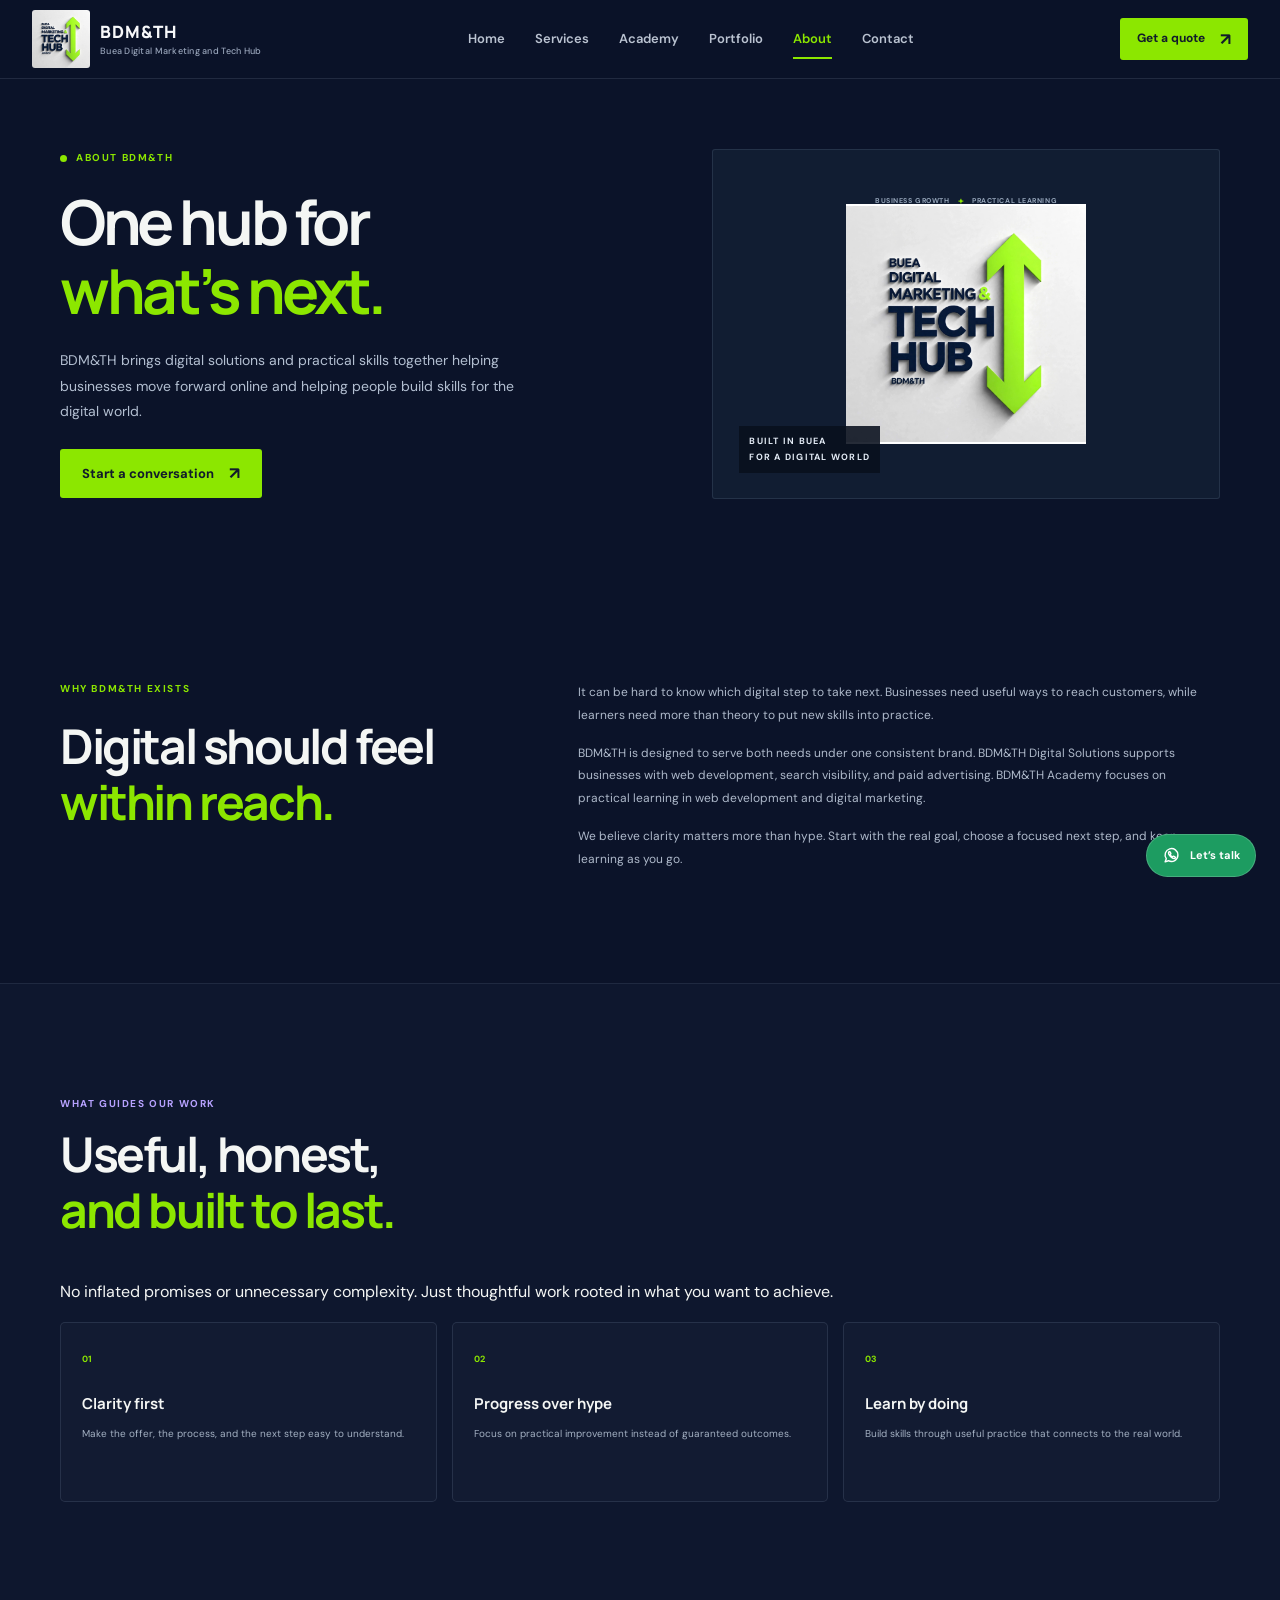
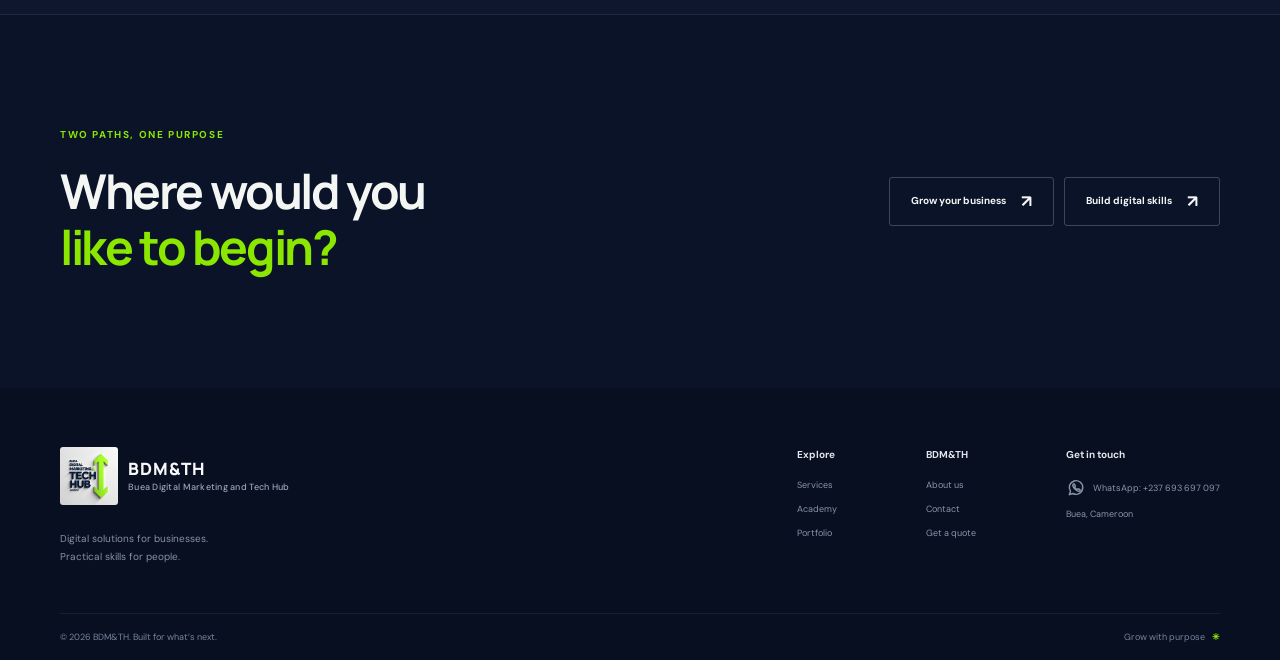
==== commit 0e5a7640: "fix my bugs - logo overlap, double arrows and  portfolio images" ====
--- a/about.html
+++ b/about.html
@@ -75,7 +75,7 @@
                         One hub for<br><span>what’s next.</span>
                     </h1>
                     <p class="page-intro">
-                        BDM&TH brings digital solutions and practical skills together—helping businesses move forward online and helping people build skills for the digital world.
+                        BDM&TH brings digital solutions and practical skills together helping businesses move forward online and helping people build skills for the digital world.
                     </p>
                     <div class="hero-actions">
                         <a class="button button-lime" href="contact.html#quote">
--- a/style.css
+++ b/style.css
@@ -1283,6 +1283,9 @@
     white-space: nowrap;
     font-size: 10px;
 }
+.offer-actions {
+    display: contents;
+}
 .process-section, .learning-approach, .about-values, .contact-next {
     border-block: 1px solid rgba(171, 193, 226, .1);
     background: #0e172e;
@@ -1665,8 +1668,11 @@
     position: absolute;
     bottom: 25px;
     left: 26px;
-    color: #8392a7;
-    font-size: 7px;
+    z-index: 2;
+    padding: 8px 10px;
+    background: rgba(8, 15, 29, .88);
+    color: #e3ebf5;
+    font-size: 9px;
     font-weight: 700;
     line-height: 1.7;
     letter-spacing: .14em;
@@ -2864,6 +2870,91 @@
         padding-block: 8px;
     }
 }
+@media (max-width: 768px) {
+    .about-hero {
+        display: flex;
+        flex-direction: column;
+    }
+    .about-hero-art {
+        display: flex;
+        min-height: 340px;
+        flex-direction: column;
+        align-items: flex-start;
+        gap: 0;
+        padding: 24px 20px;
+    }
+    .about-symbol {
+        position: relative;
+        z-index: 1;
+        order: 1;
+        align-self: center;
+        width: min(68%, 240px);
+        max-width: 85%;
+        height: auto;
+        aspect-ratio: auto;
+        object-fit: contain;
+    }
+    .about-orbit-label,
+    .about-small-label {
+        position: relative;
+        top: auto;
+        right: auto;
+        bottom: auto;
+        left: auto;
+        z-index: 2;
+        transform: none;
+    }
+    .about-orbit-label {
+        order: 0;
+        justify-content: center;
+        width: 100%;
+        max-width: 100%;
+        margin: 0 0 12px;
+        text-align: center;
+        white-space: normal;
+    }
+    .about-small-label {
+        display: block;
+        order: 3;
+        width: 100%;
+        box-sizing: border-box;
+        margin-top: auto;
+        text-align: center;
+        clear: both;
+    }
+    .offer-detail {
+        grid-template-columns: 33px minmax(0, 1fr);
+        gap: 12px;
+    }
+    .offer-actions {
+        grid-column: 2;
+        display: flex;
+        flex-wrap: wrap;
+        align-items: flex-start;
+        gap: 12px;
+        width: 100%;
+    }
+    .offer-actions .text-link {
+        display: block;
+        flex: 0 0 100%;
+        width: 100%;
+        margin-bottom: 8px;
+    }
+    .offer-actions .offer-cta {
+        width: auto;
+        max-width: 100%;
+        min-height: 46px;
+        justify-self: start;
+        margin-top: 0;
+        padding: 12px 20px;
+        white-space: normal;
+        gap: 12px;
+        text-align: left;
+    }
+    .offer-actions .offer-cta span {
+        flex: 0 0 auto;
+    }
+}
 /* Respect for users who ask their device to reduce animation. */
 @media (prefers-reduced-motion: reduce) {
     *, *::before, *::after {
